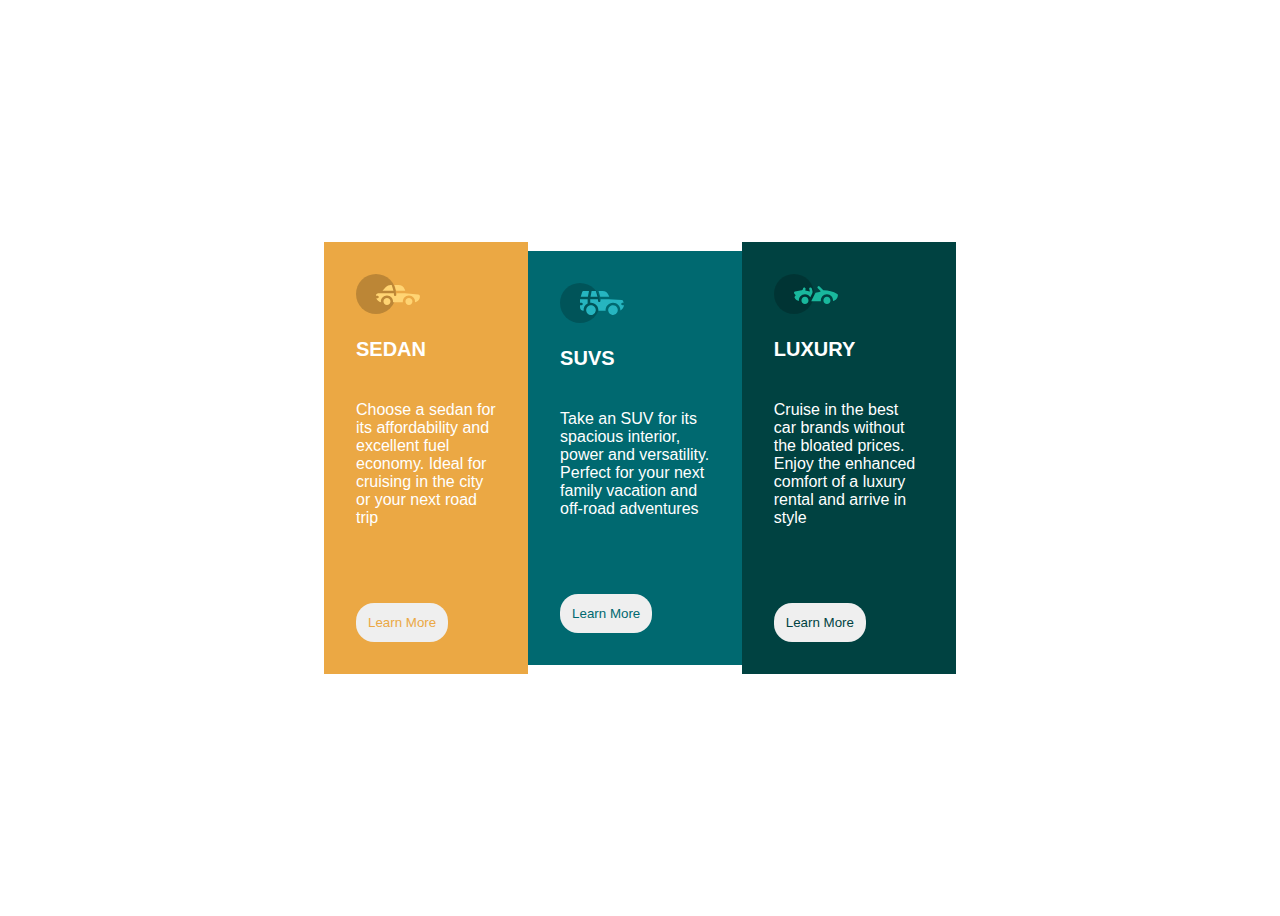
==== index.html @ 6bfc3912 "Initial commit" ====
<!DOCTYPE html>
<html lang="en">
  <head>
    <meta charset="UTF-8" />
    <meta http-equiv="X-UA-Compatible" content="IE=edge" />
    <meta name="viewport" content="width=device-width, initial-scale=1.0" />
    <title>CSS Flexbox and Grid Layout</title>
    <link rel="stylesheet" href="index.css">
  </head>
  <body>
    <main>
      <div class="sedan">
        <img src="images/icon-sedans.svg" alt="">
      
        <h3>SEDAN</h3>
        <p>
          Choose a sedan for its affordability and excellent fuel economy. Ideal
          for cruising in the city or your next road trip
        </p>
        <button>Learn More</button>
      </div>
      <div class="SUV">
        <img src="images/icon-suvs.svg" alt="">
        <h3>SUVS</h3>
        <p>
          Take an SUV for its spacious interior, power and versatility. Perfect
          for your next family vacation and off-road adventures
        </p>
        <button>Learn More</button>
      </div>
      <div class="luxury">
        <img src="images/icon-luxury.svg" alt="">
        <h3>LUXURY</h3>
        <p>
          Cruise in the best car brands without the bloated prices. Enjoy the
          enhanced comfort of a luxury rental and arrive in style
        </p>
        <button>Learn More</button>
      </div>
    </main>
  </body>
</html>
---- index.css ----
main {
  width: 50%;
  margin: auto;
  display: flex;
  align-items: center;
  height: 100vh;
  font-family: "Segoe UI", Tahoma, Geneva, Verdana, sans-serif;
}
.sedan {
  background-color: rgb(235, 168, 68);
  padding: 2em;
}
.sedan h3 {
  font-size: 20px;
  padding-bottom: 20px;
  color: white;
}
.sedan p {
  padding-bottom: 60px;
  color: white;
}
.sedan button {
  color: rgb(235, 168, 68);
  padding: 0.9em;
  border-radius: 18px;
  border-style: none;
}
.SUV {
  background-color: hsl(184, 100%, 22%);
  padding: 2em;
}
.SUV h3 {
  font-size: 20px;
  padding-bottom: 20px;
  color: white;
}
.SUV p {
  padding-bottom: 60px;
  color: white;
}
.SUV button {
  color: hsl(184, 100%, 22%);
  padding: 0.9em;
  border-radius: 18px;
  border-style: none;
}
.luxury {
  background-color: hsl(179, 100%, 13%);
  padding: 2em;
}
.luxury h3 {
  font-size: 20px;
  padding-bottom: 20px;
  color: white;
}
.luxury p {
  padding-bottom: 60px;
  color: white;
}
.luxury button {
  color: hsl(179, 100%, 13%);
  padding: 0.9em;
  border-radius: 18px;
  border-style: none;
}
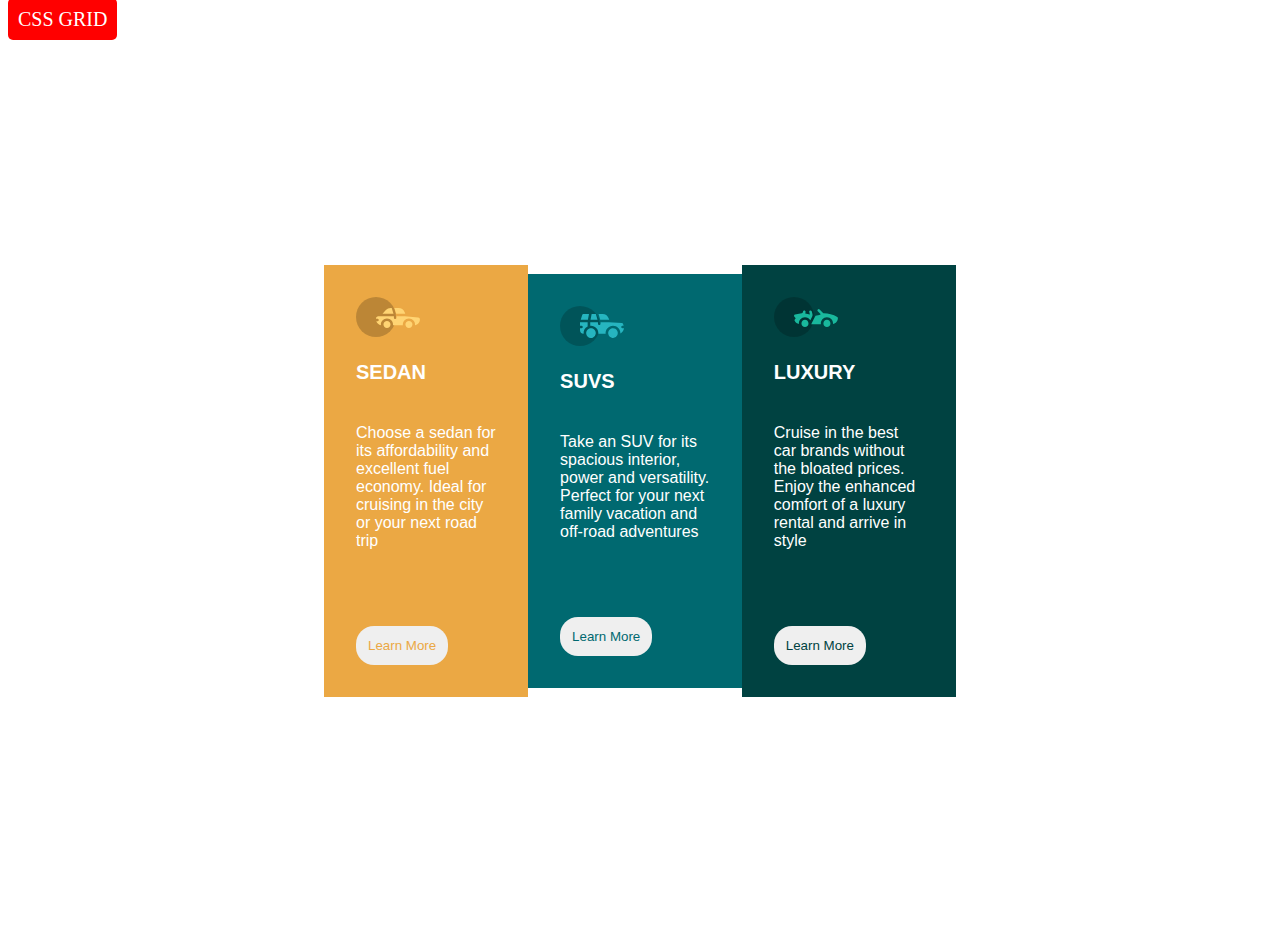
==== commit a5421717: "Final Deployment - Adding CSS Grid navigation" ====
--- a/index.html
+++ b/index.html
@@ -8,6 +8,19 @@
     <link rel="stylesheet" href="index.css">
   </head>
   <body>
+    <header>
+      <a target="_blank" href="https://kosified.github.io/CSS-GRID/">CSS GRID</a> <style>
+        a{
+          background-color: red;
+          color: white;
+          padding: 10px;
+          border-radius: 5px;
+          text-decoration: none;
+          font-size: 20px;
+        }
+
+      </style>
+    </header>
     <main>
       <div class="sedan">
         <img src="images/icon-sedans.svg" alt="">
